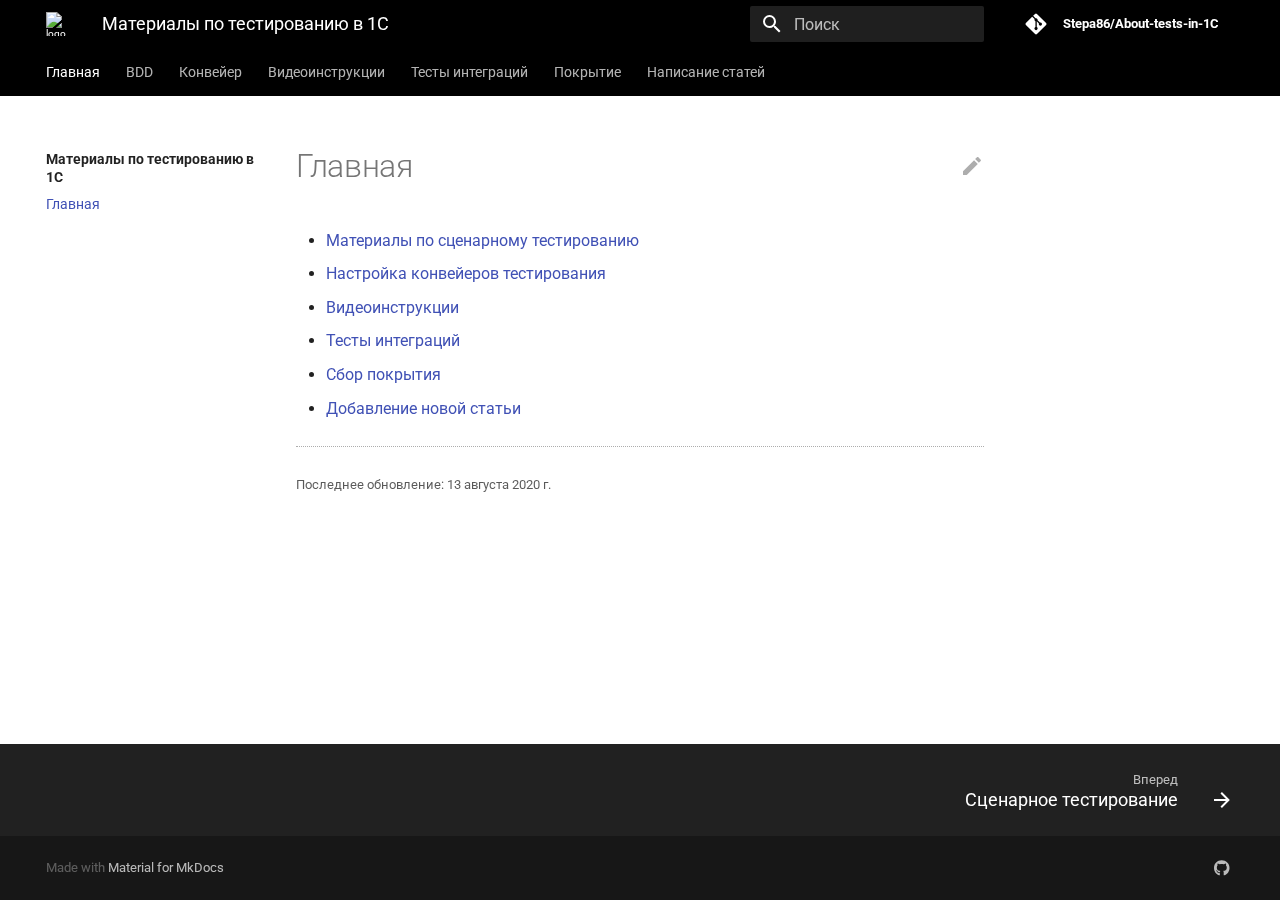
==== index.html @ ae1bb510 "Automated deployment: Sun Aug 23 11:57:11 UTC 2020 315217432d1a904664f3efe14b031ab423680124" ====
<!doctype html><html lang=ru class=no-js> <head><meta charset=utf-8><meta name=viewport content="width=device-width,initial-scale=1"><link href=https://stepa86.github.io/About-tests-in-1C/ rel=canonical><link rel="shortcut icon" href=assets/images/favicon.ico><meta name=generator content="mkdocs-1.1.2, mkdocs-material-5.5.8"><title>Материалы по тестированию в 1С</title><link rel=stylesheet href=assets/stylesheets/main.01afc2df.min.css><link rel=stylesheet href=assets/stylesheets/palette.83bccb1f.min.css><meta name=theme-color content=#000000><link href=https://fonts.gstatic.com rel=preconnect crossorigin><link rel=stylesheet href="https://fonts.googleapis.com/css?family=Roboto:300,400,400i,700%7CRoboto+Mono&display=fallback"><style>body,input{font-family:"Roboto",-apple-system,BlinkMacSystemFont,Helvetica,Arial,sans-serif}code,kbd,pre{font-family:"Roboto Mono",SFMono-Regular,Consolas,Menlo,monospace}</style><link rel=stylesheet href=assets/css/custom.css></head> <body dir=ltr data-md-color-scheme=default data-md-color-primary=black data-md-color-accent=blue> <input class=md-toggle data-md-toggle=drawer type=checkbox id=__drawer autocomplete=off> <input class=md-toggle data-md-toggle=search type=checkbox id=__search autocomplete=off> <label class=md-overlay for=__drawer></label> <div data-md-component=skip> <a href=#_1 class=md-skip> Перейти к содержанию </a> </div> <div data-md-component=announce> </div> <header class=md-header data-md-component=header> <nav class="md-header-nav md-grid" aria-label=Header> <a href=https://stepa86.github.io/About-tests-in-1C/ title="Материалы по тестированию в 1С" class="md-header-nav__button md-logo" aria-label="Материалы по тестированию в 1С"> <img src=assets/images/logo.svg alt=logo> </a> <label class="md-header-nav__button md-icon" for=__drawer> <svg xmlns=http://www.w3.org/2000/svg viewbox="0 0 24 24"><path d="M3 6h18v2H3V6m0 5h18v2H3v-2m0 5h18v2H3v-2z"/></svg> </label> <div class=md-header-nav__title data-md-component=header-title> <div class=md-header-nav__ellipsis> <span class="md-header-nav__topic md-ellipsis"> Материалы по тестированию в 1С </span> <span class="md-header-nav__topic md-ellipsis"> Главная </span> </div> </div> <label class="md-header-nav__button md-icon" for=__search> <svg xmlns=http://www.w3.org/2000/svg viewbox="0 0 24 24"><path d="M9.5 3A6.5 6.5 0 0116 9.5c0 1.61-.59 3.09-1.56 4.23l.27.27h.79l5 5-1.5 1.5-5-5v-.79l-.27-.27A6.516 6.516 0 019.5 16 6.5 6.5 0 013 9.5 6.5 6.5 0 019.5 3m0 2C7 5 5 7 5 9.5S7 14 9.5 14 14 12 14 9.5 12 5 9.5 5z"/></svg> </label> <div class=md-search data-md-component=search role=dialog> <label class=md-search__overlay for=__search></label> <div class=md-search__inner role=search> <form class=md-search__form name=search> <input type=text class=md-search__input name=query aria-label=Поиск placeholder=Поиск autocapitalize=off autocorrect=off autocomplete=off spellcheck=false data-md-component=search-query data-md-state=active> <label class="md-search__icon md-icon" for=__search> <svg xmlns=http://www.w3.org/2000/svg viewbox="0 0 24 24"><path d="M9.5 3A6.5 6.5 0 0116 9.5c0 1.61-.59 3.09-1.56 4.23l.27.27h.79l5 5-1.5 1.5-5-5v-.79l-.27-.27A6.516 6.516 0 019.5 16 6.5 6.5 0 013 9.5 6.5 6.5 0 019.5 3m0 2C7 5 5 7 5 9.5S7 14 9.5 14 14 12 14 9.5 12 5 9.5 5z"/></svg> <svg xmlns=http://www.w3.org/2000/svg viewbox="0 0 24 24"><path d="M20 11v2H8l5.5 5.5-1.42 1.42L4.16 12l7.92-7.92L13.5 5.5 8 11h12z"/></svg> </label> <button type=reset class="md-search__icon md-icon" aria-label=Clear data-md-component=search-reset tabindex=-1> <svg xmlns=http://www.w3.org/2000/svg viewbox="0 0 24 24"><path d="M19 6.41L17.59 5 12 10.59 6.41 5 5 6.41 10.59 12 5 17.59 6.41 19 12 13.41 17.59 19 19 17.59 13.41 12 19 6.41z"/></svg> </button> </form> <div class=md-search__output> <div class=md-search__scrollwrap data-md-scrollfix> <div class=md-search-result data-md-component=search-result> <div class=md-search-result__meta> Initializing search </div> <ol class=md-search-result__list></ol> </div> </div> </div> </div> </div> <div class=md-header-nav__source> <a href=https://github.com/Stepa86/About-tests-in-1C/ title="Перейти к репозиторию" class=md-source> <div class="md-source__icon md-icon"> <svg xmlns=http://www.w3.org/2000/svg viewbox="0 0 448 512"><path d="M439.55 236.05L244 40.45a28.87 28.87 0 00-40.81 0l-40.66 40.63 51.52 51.52c27.06-9.14 52.68 16.77 43.39 43.68l49.66 49.66c34.23-11.8 61.18 31 35.47 56.69-26.49 26.49-70.21-2.87-56-37.34L240.22 199v121.85c25.3 12.54 22.26 41.85 9.08 55a34.34 34.34 0 01-48.55 0c-17.57-17.6-11.07-46.91 11.25-56v-123c-20.8-8.51-24.6-30.74-18.64-45L142.57 101 8.45 235.14a28.86 28.86 0 000 40.81l195.61 195.6a28.86 28.86 0 0040.8 0l194.69-194.69a28.86 28.86 0 000-40.81z"/></svg> </div> <div class=md-source__repository> Stepa86/About-tests-in-1C </div> </a> </div> </nav> </header> <div class=md-container data-md-component=container> <nav class=md-tabs aria-label=Tabs data-md-component=tabs> <div class="md-tabs__inner md-grid"> <ul class=md-tabs__list> <li class=md-tabs__item> <a href=. class="md-tabs__link md-tabs__link--active"> Главная </a> </li> <li class=md-tabs__item> <a href=BDD/ class=md-tabs__link> BDD </a> </li> <li class=md-tabs__item> <a href=pipeline/ class=md-tabs__link> Конвейер </a> </li> <li class=md-tabs__item> <a href=auto_video/ class=md-tabs__link> Видеоинструкции </a> </li> <li class=md-tabs__item> <a href=Integration_testing/ class=md-tabs__link> Тесты интеграций </a> </li> <li class=md-tabs__item> <a href=coverage/ class=md-tabs__link> Покрытие </a> </li> <li class=md-tabs__item> <a href=Posts/New_page_checklist/ class=md-tabs__link> Написание статей </a> </li> </ul> </div> </nav> <main class=md-main data-md-component=main> <div class="md-main__inner md-grid"> <div class="md-sidebar md-sidebar--primary" data-md-component=navigation> <div class=md-sidebar__scrollwrap> <div class=md-sidebar__inner> <nav class="md-nav md-nav--primary" aria-label=Navigation data-md-level=0> <label class=md-nav__title for=__drawer> <a href=https://stepa86.github.io/About-tests-in-1C/ title="Материалы по тестированию в 1С" class="md-nav__button md-logo" aria-label="Материалы по тестированию в 1С"> <img src=assets/images/logo.svg alt=logo> </a> Материалы по тестированию в 1С </label> <div class=md-nav__source> <a href=https://github.com/Stepa86/About-tests-in-1C/ title="Перейти к репозиторию" class=md-source> <div class="md-source__icon md-icon"> <svg xmlns=http://www.w3.org/2000/svg viewbox="0 0 448 512"><path d="M439.55 236.05L244 40.45a28.87 28.87 0 00-40.81 0l-40.66 40.63 51.52 51.52c27.06-9.14 52.68 16.77 43.39 43.68l49.66 49.66c34.23-11.8 61.18 31 35.47 56.69-26.49 26.49-70.21-2.87-56-37.34L240.22 199v121.85c25.3 12.54 22.26 41.85 9.08 55a34.34 34.34 0 01-48.55 0c-17.57-17.6-11.07-46.91 11.25-56v-123c-20.8-8.51-24.6-30.74-18.64-45L142.57 101 8.45 235.14a28.86 28.86 0 000 40.81l195.61 195.6a28.86 28.86 0 0040.8 0l194.69-194.69a28.86 28.86 0 000-40.81z"/></svg> </div> <div class=md-source__repository> Stepa86/About-tests-in-1C </div> </a> </div> <ul class=md-nav__list data-md-scrollfix> <li class="md-nav__item md-nav__item--active"> <input class="md-nav__toggle md-toggle" data-md-toggle=toc type=checkbox id=__toc> <a href=. title=Главная class="md-nav__link md-nav__link--active"> Главная </a> </li> <li class="md-nav__item md-nav__item--nested"> <input class="md-nav__toggle md-toggle" data-md-toggle=nav-2 type=checkbox id=nav-2> <label class=md-nav__link for=nav-2> BDD <span class="md-nav__icon md-icon"> <svg xmlns=http://www.w3.org/2000/svg viewbox="0 0 24 24"><path d="M8.59 16.58L13.17 12 8.59 7.41 10 6l6 6-6 6-1.41-1.42z"/></svg> </span> </label> <nav class=md-nav aria-label=BDD data-md-level=1> <label class=md-nav__title for=nav-2> <span class="md-nav__icon md-icon"> <svg xmlns=http://www.w3.org/2000/svg viewbox="0 0 24 24"><path d="M20 11v2H8l5.5 5.5-1.42 1.42L4.16 12l7.92-7.92L13.5 5.5 8 11h12z"/></svg> </span> BDD </label> <ul class=md-nav__list data-md-scrollfix> <li class=md-nav__item> <a href=BDD/ title="Сценарное тестирование" class=md-nav__link> Сценарное тестирование </a> </li> <li class=md-nav__item> <a href=BDD/best_practices_of_tests/ title="Лучшие практики" class=md-nav__link> Лучшие практики </a> </li> </ul> </nav> </li> <li class="md-nav__item md-nav__item--nested"> <input class="md-nav__toggle md-toggle" data-md-toggle=nav-3 type=checkbox id=nav-3> <label class=md-nav__link for=nav-3> Конвейер <span class="md-nav__icon md-icon"> <svg xmlns=http://www.w3.org/2000/svg viewbox="0 0 24 24"><path d="M8.59 16.58L13.17 12 8.59 7.41 10 6l6 6-6 6-1.41-1.42z"/></svg> </span> </label> <nav class=md-nav aria-label=Конвейер data-md-level=1> <label class=md-nav__title for=nav-3> <span class="md-nav__icon md-icon"> <svg xmlns=http://www.w3.org/2000/svg viewbox="0 0 24 24"><path d="M20 11v2H8l5.5 5.5-1.42 1.42L4.16 12l7.92-7.92L13.5 5.5 8 11h12z"/></svg> </span> Конвейер </label> <ul class=md-nav__list data-md-scrollfix> <li class=md-nav__item> <a href=pipeline/ title="Настройка конвейеров" class=md-nav__link> Настройка конвейеров </a> </li> </ul> </nav> </li> <li class="md-nav__item md-nav__item--nested"> <input class="md-nav__toggle md-toggle" data-md-toggle=nav-4 type=checkbox id=nav-4> <label class=md-nav__link for=nav-4> Видеоинструкции <span class="md-nav__icon md-icon"> <svg xmlns=http://www.w3.org/2000/svg viewbox="0 0 24 24"><path d="M8.59 16.58L13.17 12 8.59 7.41 10 6l6 6-6 6-1.41-1.42z"/></svg> </span> </label> <nav class=md-nav aria-label=Видеоинструкции data-md-level=1> <label class=md-nav__title for=nav-4> <span class="md-nav__icon md-icon"> <svg xmlns=http://www.w3.org/2000/svg viewbox="0 0 24 24"><path d="M20 11v2H8l5.5 5.5-1.42 1.42L4.16 12l7.92-7.92L13.5 5.5 8 11h12z"/></svg> </span> Видеоинструкции </label> <ul class=md-nav__list data-md-scrollfix> <li class=md-nav__item> <a href=auto_video/ title=Видеоинструкции class=md-nav__link> Видеоинструкции </a> </li> </ul> </nav> </li> <li class="md-nav__item md-nav__item--nested"> <input class="md-nav__toggle md-toggle" data-md-toggle=nav-5 type=checkbox id=nav-5> <label class=md-nav__link for=nav-5> Тесты интеграций <span class="md-nav__icon md-icon"> <svg xmlns=http://www.w3.org/2000/svg viewbox="0 0 24 24"><path d="M8.59 16.58L13.17 12 8.59 7.41 10 6l6 6-6 6-1.41-1.42z"/></svg> </span> </label> <nav class=md-nav aria-label="Тесты интеграций" data-md-level=1> <label class=md-nav__title for=nav-5> <span class="md-nav__icon md-icon"> <svg xmlns=http://www.w3.org/2000/svg viewbox="0 0 24 24"><path d="M20 11v2H8l5.5 5.5-1.42 1.42L4.16 12l7.92-7.92L13.5 5.5 8 11h12z"/></svg> </span> Тесты интеграций </label> <ul class=md-nav__list data-md-scrollfix> <li class=md-nav__item> <a href=Integration_testing/ title="Тесты интеграций" class=md-nav__link> Тесты интеграций </a> </li> </ul> </nav> </li> <li class="md-nav__item md-nav__item--nested"> <input class="md-nav__toggle md-toggle" data-md-toggle=nav-6 type=checkbox id=nav-6> <label class=md-nav__link for=nav-6> Покрытие <span class="md-nav__icon md-icon"> <svg xmlns=http://www.w3.org/2000/svg viewbox="0 0 24 24"><path d="M8.59 16.58L13.17 12 8.59 7.41 10 6l6 6-6 6-1.41-1.42z"/></svg> </span> </label> <nav class=md-nav aria-label=Покрытие data-md-level=1> <label class=md-nav__title for=nav-6> <span class="md-nav__icon md-icon"> <svg xmlns=http://www.w3.org/2000/svg viewbox="0 0 24 24"><path d="M20 11v2H8l5.5 5.5-1.42 1.42L4.16 12l7.92-7.92L13.5 5.5 8 11h12z"/></svg> </span> Покрытие </label> <ul class=md-nav__list data-md-scrollfix> <li class=md-nav__item> <a href=coverage/ title="Сбор покрытия" class=md-nav__link> Сбор покрытия </a> </li> </ul> </nav> </li> <li class="md-nav__item md-nav__item--nested"> <input class="md-nav__toggle md-toggle" data-md-toggle=nav-7 type=checkbox id=nav-7> <label class=md-nav__link for=nav-7> Написание статей <span class="md-nav__icon md-icon"> <svg xmlns=http://www.w3.org/2000/svg viewbox="0 0 24 24"><path d="M8.59 16.58L13.17 12 8.59 7.41 10 6l6 6-6 6-1.41-1.42z"/></svg> </span> </label> <nav class=md-nav aria-label="Написание статей" data-md-level=1> <label class=md-nav__title for=nav-7> <span class="md-nav__icon md-icon"> <svg xmlns=http://www.w3.org/2000/svg viewbox="0 0 24 24"><path d="M20 11v2H8l5.5 5.5-1.42 1.42L4.16 12l7.92-7.92L13.5 5.5 8 11h12z"/></svg> </span> Написание статей </label> <ul class=md-nav__list data-md-scrollfix> <li class=md-nav__item> <a href=Posts/New_page_checklist/ title=Чек-лист class=md-nav__link> Чек-лист </a> </li> </ul> </nav> </li> </ul> </nav> </div> </div> </div> <div class="md-sidebar md-sidebar--secondary" data-md-component=toc> <div class=md-sidebar__scrollwrap> <div class=md-sidebar__inner> <nav class="md-nav md-nav--secondary" aria-label=Содержание> </nav> </div> </div> </div> <div class=md-content> <article class="md-content__inner md-typeset"> <a href=https://github.com/Stepa86/About-tests-in-1C/edit/master/docs/index.md title="Редактировать страницу" class="md-content__button md-icon"> <svg xmlns=http://www.w3.org/2000/svg viewbox="0 0 24 24"><path d="M20.71 7.04c.39-.39.39-1.04 0-1.41l-2.34-2.34c-.37-.39-1.02-.39-1.41 0l-1.84 1.83 3.75 3.75M3 17.25V21h3.75L17.81 9.93l-3.75-3.75L3 17.25z"/></svg> </a> <h1 id=_1>Главная<a class=headerlink href=#_1 title="Permanent link">&para;</a></h1> <ul> <li><a href=BDD/ >Материалы по сценарному тестированию</a></li> <li><a href=pipeline/ >Настройка конвейеров тестирования</a></li> <li><a href=auto_video/ >Видеоинструкции</a></li> <li><a href=Integration_testing/ >Тесты интеграций</a></li> <li><a href=coverage/ >Сбор покрытия</a></li> <li><a href=Posts/New_page_checklist/ >Добавление новой статьи</a></li> </ul> <hr> <div class=md-source-date> <small> Последнее обновление: <span class="git-revision-date-localized-plugin git-revision-date-localized-plugin-date">13 августа 2020 г.</span> </small> </div> </article> </div> </div> </main> <footer class=md-footer> <div class=md-footer-nav> <nav class="md-footer-nav__inner md-grid" aria-label=Footer> <a href=BDD/ title="Сценарное тестирование" class="md-footer-nav__link md-footer-nav__link--next" rel=next> <div class=md-footer-nav__title> <div class=md-ellipsis> <span class=md-footer-nav__direction> Вперед </span> Сценарное тестирование </div> </div> <div class="md-footer-nav__button md-icon"> <svg xmlns=http://www.w3.org/2000/svg viewbox="0 0 24 24"><path d="M4 11v2h12l-5.5 5.5 1.42 1.42L19.84 12l-7.92-7.92L10.5 5.5 16 11H4z"/></svg> </div> </a> </nav> </div> <div class="md-footer-meta md-typeset"> <div class="md-footer-meta__inner md-grid"> <div class=md-footer-copyright> Made with <a href=https://squidfunk.github.io/mkdocs-material/ target=_blank rel=noopener> Material for MkDocs </a> </div> <div class=md-footer-social> <a href=https://github.com/Stepa86/About-tests-in-1C target=_blank rel=noopener title=github.com class=md-footer-social__link> <svg xmlns=http://www.w3.org/2000/svg viewbox="0 0 496 512"><path d="M165.9 397.4c0 2-2.3 3.6-5.2 3.6-3.3.3-5.6-1.3-5.6-3.6 0-2 2.3-3.6 5.2-3.6 3-.3 5.6 1.3 5.6 3.6zm-31.1-4.5c-.7 2 1.3 4.3 4.3 4.9 2.6 1 5.6 0 6.2-2s-1.3-4.3-4.3-5.2c-2.6-.7-5.5.3-6.2 2.3zm44.2-1.7c-2.9.7-4.9 2.6-4.6 4.9.3 2 2.9 3.3 5.9 2.6 2.9-.7 4.9-2.6 4.6-4.6-.3-1.9-3-3.2-5.9-2.9zM244.8 8C106.1 8 0 113.3 0 252c0 110.9 69.8 205.8 169.5 239.2 12.8 2.3 17.3-5.6 17.3-12.1 0-6.2-.3-40.4-.3-61.4 0 0-70 15-84.7-29.8 0 0-11.4-29.1-27.8-36.6 0 0-22.9-15.7 1.6-15.4 0 0 24.9 2 38.6 25.8 21.9 38.6 58.6 27.5 72.9 20.9 2.3-16 8.8-27.1 16-33.7-55.9-6.2-112.3-14.3-112.3-110.5 0-27.5 7.6-41.3 23.6-58.9-2.6-6.5-11.1-33.3 2.6-67.9 20.9-6.5 69 27 69 27 20-5.6 41.5-8.5 62.8-8.5s42.8 2.9 62.8 8.5c0 0 48.1-33.6 69-27 13.7 34.7 5.2 61.4 2.6 67.9 16 17.7 25.8 31.5 25.8 58.9 0 96.5-58.9 104.2-114.8 110.5 9.2 7.9 17 22.9 17 46.4 0 33.7-.3 75.4-.3 83.6 0 6.5 4.6 14.4 17.3 12.1C428.2 457.8 496 362.9 496 252 496 113.3 383.5 8 244.8 8zM97.2 352.9c-1.3 1-1 3.3.7 5.2 1.6 1.6 3.9 2.3 5.2 1 1.3-1 1-3.3-.7-5.2-1.6-1.6-3.9-2.3-5.2-1zm-10.8-8.1c-.7 1.3.3 2.9 2.3 3.9 1.6 1 3.6.7 4.3-.7.7-1.3-.3-2.9-2.3-3.9-2-.6-3.6-.3-4.3.7zm32.4 35.6c-1.6 1.3-1 4.3 1.3 6.2 2.3 2.3 5.2 2.6 6.5 1 1.3-1.3.7-4.3-1.3-6.2-2.2-2.3-5.2-2.6-6.5-1zm-11.4-14.7c-1.6 1-1.6 3.6 0 5.9 1.6 2.3 4.3 3.3 5.6 2.3 1.6-1.3 1.6-3.9 0-6.2-1.4-2.3-4-3.3-5.6-2z"/></svg> </a> </div> </div> </div> </footer> </div> <script src=assets/javascripts/vendor.df0def68.min.js></script> <script src=assets/javascripts/bundle.ba57d267.min.js></script><script id=__lang type=application/json>{"clipboard.copy": "\u041a\u043e\u043f\u0438\u0440\u043e\u0432\u0430\u0442\u044c \u0432 \u0431\u0443\u0444\u0435\u0440", "clipboard.copied": "\u0421\u043a\u043e\u043f\u0438\u0440\u043e\u0432\u0430\u043d\u043e \u0432 \u0431\u0443\u0444\u0435\u0440", "search.config.lang": "ru", "search.config.pipeline": "trimmer, stopWordFilter", "search.config.separator": "[\\s\\-]+", "search.result.placeholder": "\u041d\u0430\u0447\u043d\u0438\u0442\u0435 \u043f\u0435\u0447\u0430\u0442\u0430\u0442\u044c \u0434\u043b\u044f \u043f\u043e\u0438\u0441\u043a\u0430", "search.result.none": "\u0421\u043e\u0432\u043f\u0430\u0434\u0435\u043d\u0438\u0439 \u043d\u0435 \u043d\u0430\u0439\u0434\u0435\u043d\u043e", "search.result.one": "\u041d\u0430\u0439\u0434\u0435\u043d\u043e 1 \u0441\u043e\u0432\u043f\u0430\u0434\u0435\u043d\u0438\u0435", "search.result.other": "\u041d\u0430\u0439\u0434\u0435\u043d\u043e # \u0441\u043e\u0432\u043f\u0430\u0434\u0435\u043d\u0438\u0439"}</script> <script>
        app = initialize({
          base: ".",
          features: ["tabs"],
          search: Object.assign({
            worker: "assets/javascripts/worker/search.fae956e7.min.js"
          }, typeof search !== "undefined" && search)
        })
      </script> </body> </html>
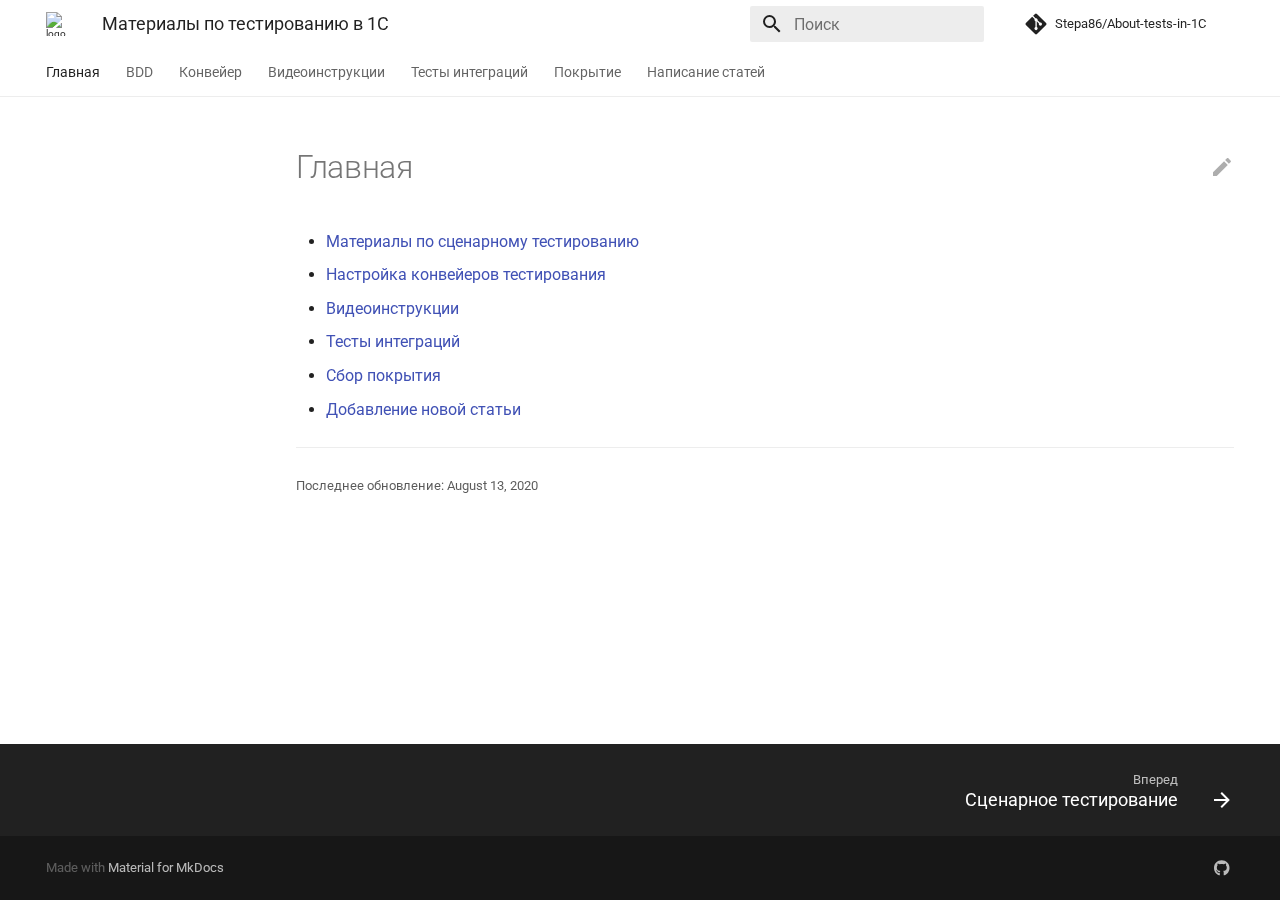
==== commit d2eb49c4: "deploy: d9acde5d8e1369dd8c7c3e821ad47913a2916087" ====
--- a/index.html
+++ b/index.html
@@ -1,9 +1 @@
-<!doctype html><html lang=ru class=no-js> <head><meta charset=utf-8><meta name=viewport content="width=device-width,initial-scale=1"><link href=https://stepa86.github.io/About-tests-in-1C/ rel=canonical><link rel="shortcut icon" href=assets/images/favicon.ico><meta name=generator content="mkdocs-1.1.2, mkdocs-material-5.5.8"><title>Материалы по тестированию в 1С</title><link rel=stylesheet href=assets/stylesheets/main.01afc2df.min.css><link rel=stylesheet href=assets/stylesheets/palette.83bccb1f.min.css><meta name=theme-color content=#000000><link href=https://fonts.gstatic.com rel=preconnect crossorigin><link rel=stylesheet href="https://fonts.googleapis.com/css?family=Roboto:300,400,400i,700%7CRoboto+Mono&display=fallback"><style>body,input{font-family:"Roboto",-apple-system,BlinkMacSystemFont,Helvetica,Arial,sans-serif}code,kbd,pre{font-family:"Roboto Mono",SFMono-Regular,Consolas,Menlo,monospace}</style><link rel=stylesheet href=assets/css/custom.css></head> <body dir=ltr data-md-color-scheme=default data-md-color-primary=black data-md-color-accent=blue> <input class=md-toggle data-md-toggle=drawer type=checkbox id=__drawer autocomplete=off> <input class=md-toggle data-md-toggle=search type=checkbox id=__search autocomplete=off> <label class=md-overlay for=__drawer></label> <div data-md-component=skip> <a href=#_1 class=md-skip> Перейти к содержанию </a> </div> <div data-md-component=announce> </div> <header class=md-header data-md-component=header> <nav class="md-header-nav md-grid" aria-label=Header> <a href=https://stepa86.github.io/About-tests-in-1C/ title="Материалы по тестированию в 1С" class="md-header-nav__button md-logo" aria-label="Материалы по тестированию в 1С"> <img src=assets/images/logo.svg alt=logo> </a> <label class="md-header-nav__button md-icon" for=__drawer> <svg xmlns=http://www.w3.org/2000/svg viewbox="0 0 24 24"><path d="M3 6h18v2H3V6m0 5h18v2H3v-2m0 5h18v2H3v-2z"/></svg> </label> <div class=md-header-nav__title data-md-component=header-title> <div class=md-header-nav__ellipsis> <span class="md-header-nav__topic md-ellipsis"> Материалы по тестированию в 1С </span> <span class="md-header-nav__topic md-ellipsis"> Главная </span> </div> </div> <label class="md-header-nav__button md-icon" for=__search> <svg xmlns=http://www.w3.org/2000/svg viewbox="0 0 24 24"><path d="M9.5 3A6.5 6.5 0 0116 9.5c0 1.61-.59 3.09-1.56 4.23l.27.27h.79l5 5-1.5 1.5-5-5v-.79l-.27-.27A6.516 6.516 0 019.5 16 6.5 6.5 0 013 9.5 6.5 6.5 0 019.5 3m0 2C7 5 5 7 5 9.5S7 14 9.5 14 14 12 14 9.5 12 5 9.5 5z"/></svg> </label> <div class=md-search data-md-component=search role=dialog> <label class=md-search__overlay for=__search></label> <div class=md-search__inner role=search> <form class=md-search__form name=search> <input type=text class=md-search__input name=query aria-label=Поиск placeholder=Поиск autocapitalize=off autocorrect=off autocomplete=off spellcheck=false data-md-component=search-query data-md-state=active> <label class="md-search__icon md-icon" for=__search> <svg xmlns=http://www.w3.org/2000/svg viewbox="0 0 24 24"><path d="M9.5 3A6.5 6.5 0 0116 9.5c0 1.61-.59 3.09-1.56 4.23l.27.27h.79l5 5-1.5 1.5-5-5v-.79l-.27-.27A6.516 6.516 0 019.5 16 6.5 6.5 0 013 9.5 6.5 6.5 0 019.5 3m0 2C7 5 5 7 5 9.5S7 14 9.5 14 14 12 14 9.5 12 5 9.5 5z"/></svg> <svg xmlns=http://www.w3.org/2000/svg viewbox="0 0 24 24"><path d="M20 11v2H8l5.5 5.5-1.42 1.42L4.16 12l7.92-7.92L13.5 5.5 8 11h12z"/></svg> </label> <button type=reset class="md-search__icon md-icon" aria-label=Clear data-md-component=search-reset tabindex=-1> <svg xmlns=http://www.w3.org/2000/svg viewbox="0 0 24 24"><path d="M19 6.41L17.59 5 12 10.59 6.41 5 5 6.41 10.59 12 5 17.59 6.41 19 12 13.41 17.59 19 19 17.59 13.41 12 19 6.41z"/></svg> </button> </form> <div class=md-search__output> <div class=md-search__scrollwrap data-md-scrollfix> <div class=md-search-result data-md-component=search-result> <div class=md-search-result__meta> Initializing search </div> <ol class=md-search-result__list></ol> </div> </div> </div> </div> </div> <div class=md-header-nav__source> <a href=https://github.com/Stepa86/About-tests-in-1C/ title="Перейти к репозиторию" class=md-source> <div class="md-source__icon md-icon"> <svg xmlns=http://www.w3.org/2000/svg viewbox="0 0 448 512"><path d="M439.55 236.05L244 40.45a28.87 28.87 0 00-40.81 0l-40.66 40.63 51.52 51.52c27.06-9.14 52.68 16.77 43.39 43.68l49.66 49.66c34.23-11.8 61.18 31 35.47 56.69-26.49 26.49-70.21-2.87-56-37.34L240.22 199v121.85c25.3 12.54 22.26 41.85 9.08 55a34.34 34.34 0 01-48.55 0c-17.57-17.6-11.07-46.91 11.25-56v-123c-20.8-8.51-24.6-30.74-18.64-45L142.57 101 8.45 235.14a28.86 28.86 0 000 40.81l195.61 195.6a28.86 28.86 0 0040.8 0l194.69-194.69a28.86 28.86 0 000-40.81z"/></svg> </div> <div class=md-source__repository> Stepa86/About-tests-in-1C </div> </a> </div> </nav> </header> <div class=md-container data-md-component=container> <nav class=md-tabs aria-label=Tabs data-md-component=tabs> <div class="md-tabs__inner md-grid"> <ul class=md-tabs__list> <li class=md-tabs__item> <a href=. class="md-tabs__link md-tabs__link--active"> Главная </a> </li> <li class=md-tabs__item> <a href=BDD/ class=md-tabs__link> BDD </a> </li> <li class=md-tabs__item> <a href=pipeline/ class=md-tabs__link> Конвейер </a> </li> <li class=md-tabs__item> <a href=auto_video/ class=md-tabs__link> Видеоинструкции </a> </li> <li class=md-tabs__item> <a href=Integration_testing/ class=md-tabs__link> Тесты интеграций </a> </li> <li class=md-tabs__item> <a href=coverage/ class=md-tabs__link> Покрытие </a> </li> <li class=md-tabs__item> <a href=Posts/New_page_checklist/ class=md-tabs__link> Написание статей </a> </li> </ul> </div> </nav> <main class=md-main data-md-component=main> <div class="md-main__inner md-grid"> <div class="md-sidebar md-sidebar--primary" data-md-component=navigation> <div class=md-sidebar__scrollwrap> <div class=md-sidebar__inner> <nav class="md-nav md-nav--primary" aria-label=Navigation data-md-level=0> <label class=md-nav__title for=__drawer> <a href=https://stepa86.github.io/About-tests-in-1C/ title="Материалы по тестированию в 1С" class="md-nav__button md-logo" aria-label="Материалы по тестированию в 1С"> <img src=assets/images/logo.svg alt=logo> </a> Материалы по тестированию в 1С </label> <div class=md-nav__source> <a href=https://github.com/Stepa86/About-tests-in-1C/ title="Перейти к репозиторию" class=md-source> <div class="md-source__icon md-icon"> <svg xmlns=http://www.w3.org/2000/svg viewbox="0 0 448 512"><path d="M439.55 236.05L244 40.45a28.87 28.87 0 00-40.81 0l-40.66 40.63 51.52 51.52c27.06-9.14 52.68 16.77 43.39 43.68l49.66 49.66c34.23-11.8 61.18 31 35.47 56.69-26.49 26.49-70.21-2.87-56-37.34L240.22 199v121.85c25.3 12.54 22.26 41.85 9.08 55a34.34 34.34 0 01-48.55 0c-17.57-17.6-11.07-46.91 11.25-56v-123c-20.8-8.51-24.6-30.74-18.64-45L142.57 101 8.45 235.14a28.86 28.86 0 000 40.81l195.61 195.6a28.86 28.86 0 0040.8 0l194.69-194.69a28.86 28.86 0 000-40.81z"/></svg> </div> <div class=md-source__repository> Stepa86/About-tests-in-1C </div> </a> </div> <ul class=md-nav__list data-md-scrollfix> <li class="md-nav__item md-nav__item--active"> <input class="md-nav__toggle md-toggle" data-md-toggle=toc type=checkbox id=__toc> <a href=. title=Главная class="md-nav__link md-nav__link--active"> Главная </a> </li> <li class="md-nav__item md-nav__item--nested"> <input class="md-nav__toggle md-toggle" data-md-toggle=nav-2 type=checkbox id=nav-2> <label class=md-nav__link for=nav-2> BDD <span class="md-nav__icon md-icon"> <svg xmlns=http://www.w3.org/2000/svg viewbox="0 0 24 24"><path d="M8.59 16.58L13.17 12 8.59 7.41 10 6l6 6-6 6-1.41-1.42z"/></svg> </span> </label> <nav class=md-nav aria-label=BDD data-md-level=1> <label class=md-nav__title for=nav-2> <span class="md-nav__icon md-icon"> <svg xmlns=http://www.w3.org/2000/svg viewbox="0 0 24 24"><path d="M20 11v2H8l5.5 5.5-1.42 1.42L4.16 12l7.92-7.92L13.5 5.5 8 11h12z"/></svg> </span> BDD </label> <ul class=md-nav__list data-md-scrollfix> <li class=md-nav__item> <a href=BDD/ title="Сценарное тестирование" class=md-nav__link> Сценарное тестирование </a> </li> <li class=md-nav__item> <a href=BDD/best_practices_of_tests/ title="Лучшие практики" class=md-nav__link> Лучшие практики </a> </li> </ul> </nav> </li> <li class="md-nav__item md-nav__item--nested"> <input class="md-nav__toggle md-toggle" data-md-toggle=nav-3 type=checkbox id=nav-3> <label class=md-nav__link for=nav-3> Конвейер <span class="md-nav__icon md-icon"> <svg xmlns=http://www.w3.org/2000/svg viewbox="0 0 24 24"><path d="M8.59 16.58L13.17 12 8.59 7.41 10 6l6 6-6 6-1.41-1.42z"/></svg> </span> </label> <nav class=md-nav aria-label=Конвейер data-md-level=1> <label class=md-nav__title for=nav-3> <span class="md-nav__icon md-icon"> <svg xmlns=http://www.w3.org/2000/svg viewbox="0 0 24 24"><path d="M20 11v2H8l5.5 5.5-1.42 1.42L4.16 12l7.92-7.92L13.5 5.5 8 11h12z"/></svg> </span> Конвейер </label> <ul class=md-nav__list data-md-scrollfix> <li class=md-nav__item> <a href=pipeline/ title="Настройка конвейеров" class=md-nav__link> Настройка конвейеров </a> </li> </ul> </nav> </li> <li class="md-nav__item md-nav__item--nested"> <input class="md-nav__toggle md-toggle" data-md-toggle=nav-4 type=checkbox id=nav-4> <label class=md-nav__link for=nav-4> Видеоинструкции <span class="md-nav__icon md-icon"> <svg xmlns=http://www.w3.org/2000/svg viewbox="0 0 24 24"><path d="M8.59 16.58L13.17 12 8.59 7.41 10 6l6 6-6 6-1.41-1.42z"/></svg> </span> </label> <nav class=md-nav aria-label=Видеоинструкции data-md-level=1> <label class=md-nav__title for=nav-4> <span class="md-nav__icon md-icon"> <svg xmlns=http://www.w3.org/2000/svg viewbox="0 0 24 24"><path d="M20 11v2H8l5.5 5.5-1.42 1.42L4.16 12l7.92-7.92L13.5 5.5 8 11h12z"/></svg> </span> Видеоинструкции </label> <ul class=md-nav__list data-md-scrollfix> <li class=md-nav__item> <a href=auto_video/ title=Видеоинструкции class=md-nav__link> Видеоинструкции </a> </li> </ul> </nav> </li> <li class="md-nav__item md-nav__item--nested"> <input class="md-nav__toggle md-toggle" data-md-toggle=nav-5 type=checkbox id=nav-5> <label class=md-nav__link for=nav-5> Тесты интеграций <span class="md-nav__icon md-icon"> <svg xmlns=http://www.w3.org/2000/svg viewbox="0 0 24 24"><path d="M8.59 16.58L13.17 12 8.59 7.41 10 6l6 6-6 6-1.41-1.42z"/></svg> </span> </label> <nav class=md-nav aria-label="Тесты интеграций" data-md-level=1> <label class=md-nav__title for=nav-5> <span class="md-nav__icon md-icon"> <svg xmlns=http://www.w3.org/2000/svg viewbox="0 0 24 24"><path d="M20 11v2H8l5.5 5.5-1.42 1.42L4.16 12l7.92-7.92L13.5 5.5 8 11h12z"/></svg> </span> Тесты интеграций </label> <ul class=md-nav__list data-md-scrollfix> <li class=md-nav__item> <a href=Integration_testing/ title="Тесты интеграций" class=md-nav__link> Тесты интеграций </a> </li> </ul> </nav> </li> <li class="md-nav__item md-nav__item--nested"> <input class="md-nav__toggle md-toggle" data-md-toggle=nav-6 type=checkbox id=nav-6> <label class=md-nav__link for=nav-6> Покрытие <span class="md-nav__icon md-icon"> <svg xmlns=http://www.w3.org/2000/svg viewbox="0 0 24 24"><path d="M8.59 16.58L13.17 12 8.59 7.41 10 6l6 6-6 6-1.41-1.42z"/></svg> </span> </label> <nav class=md-nav aria-label=Покрытие data-md-level=1> <label class=md-nav__title for=nav-6> <span class="md-nav__icon md-icon"> <svg xmlns=http://www.w3.org/2000/svg viewbox="0 0 24 24"><path d="M20 11v2H8l5.5 5.5-1.42 1.42L4.16 12l7.92-7.92L13.5 5.5 8 11h12z"/></svg> </span> Покрытие </label> <ul class=md-nav__list data-md-scrollfix> <li class=md-nav__item> <a href=coverage/ title="Сбор покрытия" class=md-nav__link> Сбор покрытия </a> </li> </ul> </nav> </li> <li class="md-nav__item md-nav__item--nested"> <input class="md-nav__toggle md-toggle" data-md-toggle=nav-7 type=checkbox id=nav-7> <label class=md-nav__link for=nav-7> Написание статей <span class="md-nav__icon md-icon"> <svg xmlns=http://www.w3.org/2000/svg viewbox="0 0 24 24"><path d="M8.59 16.58L13.17 12 8.59 7.41 10 6l6 6-6 6-1.41-1.42z"/></svg> </span> </label> <nav class=md-nav aria-label="Написание статей" data-md-level=1> <label class=md-nav__title for=nav-7> <span class="md-nav__icon md-icon"> <svg xmlns=http://www.w3.org/2000/svg viewbox="0 0 24 24"><path d="M20 11v2H8l5.5 5.5-1.42 1.42L4.16 12l7.92-7.92L13.5 5.5 8 11h12z"/></svg> </span> Написание статей </label> <ul class=md-nav__list data-md-scrollfix> <li class=md-nav__item> <a href=Posts/New_page_checklist/ title=Чек-лист class=md-nav__link> Чек-лист </a> </li> </ul> </nav> </li> </ul> </nav> </div> </div> </div> <div class="md-sidebar md-sidebar--secondary" data-md-component=toc> <div class=md-sidebar__scrollwrap> <div class=md-sidebar__inner> <nav class="md-nav md-nav--secondary" aria-label=Содержание> </nav> </div> </div> </div> <div class=md-content> <article class="md-content__inner md-typeset"> <a href=https://github.com/Stepa86/About-tests-in-1C/edit/master/docs/index.md title="Редактировать страницу" class="md-content__button md-icon"> <svg xmlns=http://www.w3.org/2000/svg viewbox="0 0 24 24"><path d="M20.71 7.04c.39-.39.39-1.04 0-1.41l-2.34-2.34c-.37-.39-1.02-.39-1.41 0l-1.84 1.83 3.75 3.75M3 17.25V21h3.75L17.81 9.93l-3.75-3.75L3 17.25z"/></svg> </a> <h1 id=_1>Главная<a class=headerlink href=#_1 title="Permanent link">&para;</a></h1> <ul> <li><a href=BDD/ >Материалы по сценарному тестированию</a></li> <li><a href=pipeline/ >Настройка конвейеров тестирования</a></li> <li><a href=auto_video/ >Видеоинструкции</a></li> <li><a href=Integration_testing/ >Тесты интеграций</a></li> <li><a href=coverage/ >Сбор покрытия</a></li> <li><a href=Posts/New_page_checklist/ >Добавление новой статьи</a></li> </ul> <hr> <div class=md-source-date> <small> Последнее обновление: <span class="git-revision-date-localized-plugin git-revision-date-localized-plugin-date">13 августа 2020 г.</span> </small> </div> </article> </div> </div> </main> <footer class=md-footer> <div class=md-footer-nav> <nav class="md-footer-nav__inner md-grid" aria-label=Footer> <a href=BDD/ title="Сценарное тестирование" class="md-footer-nav__link md-footer-nav__link--next" rel=next> <div class=md-footer-nav__title> <div class=md-ellipsis> <span class=md-footer-nav__direction> Вперед </span> Сценарное тестирование </div> </div> <div class="md-footer-nav__button md-icon"> <svg xmlns=http://www.w3.org/2000/svg viewbox="0 0 24 24"><path d="M4 11v2h12l-5.5 5.5 1.42 1.42L19.84 12l-7.92-7.92L10.5 5.5 16 11H4z"/></svg> </div> </a> </nav> </div> <div class="md-footer-meta md-typeset"> <div class="md-footer-meta__inner md-grid"> <div class=md-footer-copyright> Made with <a href=https://squidfunk.github.io/mkdocs-material/ target=_blank rel=noopener> Material for MkDocs </a> </div> <div class=md-footer-social> <a href=https://github.com/Stepa86/About-tests-in-1C target=_blank rel=noopener title=github.com class=md-footer-social__link> <svg xmlns=http://www.w3.org/2000/svg viewbox="0 0 496 512"><path d="M165.9 397.4c0 2-2.3 3.6-5.2 3.6-3.3.3-5.6-1.3-5.6-3.6 0-2 2.3-3.6 5.2-3.6 3-.3 5.6 1.3 5.6 3.6zm-31.1-4.5c-.7 2 1.3 4.3 4.3 4.9 2.6 1 5.6 0 6.2-2s-1.3-4.3-4.3-5.2c-2.6-.7-5.5.3-6.2 2.3zm44.2-1.7c-2.9.7-4.9 2.6-4.6 4.9.3 2 2.9 3.3 5.9 2.6 2.9-.7 4.9-2.6 4.6-4.6-.3-1.9-3-3.2-5.9-2.9zM244.8 8C106.1 8 0 113.3 0 252c0 110.9 69.8 205.8 169.5 239.2 12.8 2.3 17.3-5.6 17.3-12.1 0-6.2-.3-40.4-.3-61.4 0 0-70 15-84.7-29.8 0 0-11.4-29.1-27.8-36.6 0 0-22.9-15.7 1.6-15.4 0 0 24.9 2 38.6 25.8 21.9 38.6 58.6 27.5 72.9 20.9 2.3-16 8.8-27.1 16-33.7-55.9-6.2-112.3-14.3-112.3-110.5 0-27.5 7.6-41.3 23.6-58.9-2.6-6.5-11.1-33.3 2.6-67.9 20.9-6.5 69 27 69 27 20-5.6 41.5-8.5 62.8-8.5s42.8 2.9 62.8 8.5c0 0 48.1-33.6 69-27 13.7 34.7 5.2 61.4 2.6 67.9 16 17.7 25.8 31.5 25.8 58.9 0 96.5-58.9 104.2-114.8 110.5 9.2 7.9 17 22.9 17 46.4 0 33.7-.3 75.4-.3 83.6 0 6.5 4.6 14.4 17.3 12.1C428.2 457.8 496 362.9 496 252 496 113.3 383.5 8 244.8 8zM97.2 352.9c-1.3 1-1 3.3.7 5.2 1.6 1.6 3.9 2.3 5.2 1 1.3-1 1-3.3-.7-5.2-1.6-1.6-3.9-2.3-5.2-1zm-10.8-8.1c-.7 1.3.3 2.9 2.3 3.9 1.6 1 3.6.7 4.3-.7.7-1.3-.3-2.9-2.3-3.9-2-.6-3.6-.3-4.3.7zm32.4 35.6c-1.6 1.3-1 4.3 1.3 6.2 2.3 2.3 5.2 2.6 6.5 1 1.3-1.3.7-4.3-1.3-6.2-2.2-2.3-5.2-2.6-6.5-1zm-11.4-14.7c-1.6 1-1.6 3.6 0 5.9 1.6 2.3 4.3 3.3 5.6 2.3 1.6-1.3 1.6-3.9 0-6.2-1.4-2.3-4-3.3-5.6-2z"/></svg> </a> </div> </div> </div> </footer> </div> <script src=assets/javascripts/vendor.df0def68.min.js></script> <script src=assets/javascripts/bundle.ba57d267.min.js></script><script id=__lang type=application/json>{"clipboard.copy": "\u041a\u043e\u043f\u0438\u0440\u043e\u0432\u0430\u0442\u044c \u0432 \u0431\u0443\u0444\u0435\u0440", "clipboard.copied": "\u0421\u043a\u043e\u043f\u0438\u0440\u043e\u0432\u0430\u043d\u043e \u0432 \u0431\u0443\u0444\u0435\u0440", "search.config.lang": "ru", "search.config.pipeline": "trimmer, stopWordFilter", "search.config.separator": "[\\s\\-]+", "search.result.placeholder": "\u041d\u0430\u0447\u043d\u0438\u0442\u0435 \u043f\u0435\u0447\u0430\u0442\u0430\u0442\u044c \u0434\u043b\u044f \u043f\u043e\u0438\u0441\u043a\u0430", "search.result.none": "\u0421\u043e\u0432\u043f\u0430\u0434\u0435\u043d\u0438\u0439 \u043d\u0435 \u043d\u0430\u0439\u0434\u0435\u043d\u043e", "search.result.one": "\u041d\u0430\u0439\u0434\u0435\u043d\u043e 1 \u0441\u043e\u0432\u043f\u0430\u0434\u0435\u043d\u0438\u0435", "search.result.other": "\u041d\u0430\u0439\u0434\u0435\u043d\u043e # \u0441\u043e\u0432\u043f\u0430\u0434\u0435\u043d\u0438\u0439"}</script> <script>
-        app = initialize({
-          base: ".",
-          features: ["tabs"],
-          search: Object.assign({
-            worker: "assets/javascripts/worker/search.fae956e7.min.js"
-          }, typeof search !== "undefined" && search)
-        })
-      </script> </body> </html>+<!doctype html><html lang=ru class=no-js> <head><meta charset=utf-8><meta name=viewport content="width=device-width,initial-scale=1"><link href=https://stepa86.github.io/About-tests-in-1C/ rel=canonical><link rel=icon href=assets/images/favicon.ico><meta name=generator content="mkdocs-1.2.2, mkdocs-material-7.3.0"><title>Материалы по тестированию в 1С</title><link rel=stylesheet href=assets/stylesheets/main.8b42a75e.min.css><link rel=stylesheet href=assets/stylesheets/palette.3f5d1f46.min.css><meta name=theme-color content=#ffffff><link rel=preconnect href=https://fonts.gstatic.com crossorigin><link rel=stylesheet href="https://fonts.googleapis.com/css?family=Roboto:300,400,400i,700%7CRoboto+Mono&display=fallback"><style>:root{--md-text-font-family:"Roboto";--md-code-font-family:"Roboto Mono"}</style><link rel=stylesheet href=assets/css/custom.css></head> <body dir=ltr data-md-color-scheme data-md-color-primary=white data-md-color-accent=red> <script>function __prefix(e){return new URL(".",location).pathname+"."+e}function __get(e,t=localStorage){return JSON.parse(t.getItem(__prefix(e)))}</script> <input class=md-toggle data-md-toggle=drawer type=checkbox id=__drawer autocomplete=off> <input class=md-toggle data-md-toggle=search type=checkbox id=__search autocomplete=off> <label class=md-overlay for=__drawer></label> <div data-md-component=skip> <a href=#Главная class=md-skip> Перейти к содержанию </a> </div> <div data-md-component=announce> </div> <header class=md-header data-md-component=header> <nav class="md-header__inner md-grid" aria-label=Header> <a href=. title="Материалы по тестированию в 1С" class="md-header__button md-logo" aria-label="Материалы по тестированию в 1С" data-md-component=logo> <img src=assets/images/logo.svg alt=logo> </a> <label class="md-header__button md-icon" for=__drawer> <svg xmlns=http://www.w3.org/2000/svg viewbox="0 0 24 24"><path d="M3 6h18v2H3V6m0 5h18v2H3v-2m0 5h18v2H3v-2z"/></svg> </label> <div class=md-header__title data-md-component=header-title> <div class=md-header__ellipsis> <div class=md-header__topic> <span class=md-ellipsis> Материалы по тестированию в 1С </span> </div> <div class=md-header__topic data-md-component=header-topic> <span class=md-ellipsis> Главная </span> </div> </div> </div> <label class="md-header__button md-icon" for=__search> <svg xmlns=http://www.w3.org/2000/svg viewbox="0 0 24 24"><path d="M9.5 3A6.5 6.5 0 0 1 16 9.5c0 1.61-.59 3.09-1.56 4.23l.27.27h.79l5 5-1.5 1.5-5-5v-.79l-.27-.27A6.516 6.516 0 0 1 9.5 16 6.5 6.5 0 0 1 3 9.5 6.5 6.5 0 0 1 9.5 3m0 2C7 5 5 7 5 9.5S7 14 9.5 14 14 12 14 9.5 12 5 9.5 5z"/></svg> </label> <div class=md-search data-md-component=search role=dialog> <label class=md-search__overlay for=__search></label> <div class=md-search__inner role=search> <form class=md-search__form name=search> <input type=text class=md-search__input name=query aria-label=Поиск placeholder=Поиск autocapitalize=off autocorrect=off autocomplete=off spellcheck=false data-md-component=search-query required> <label class="md-search__icon md-icon" for=__search> <svg xmlns=http://www.w3.org/2000/svg viewbox="0 0 24 24"><path d="M9.5 3A6.5 6.5 0 0 1 16 9.5c0 1.61-.59 3.09-1.56 4.23l.27.27h.79l5 5-1.5 1.5-5-5v-.79l-.27-.27A6.516 6.516 0 0 1 9.5 16 6.5 6.5 0 0 1 3 9.5 6.5 6.5 0 0 1 9.5 3m0 2C7 5 5 7 5 9.5S7 14 9.5 14 14 12 14 9.5 12 5 9.5 5z"/></svg> <svg xmlns=http://www.w3.org/2000/svg viewbox="0 0 24 24"><path d="M20 11v2H8l5.5 5.5-1.42 1.42L4.16 12l7.92-7.92L13.5 5.5 8 11h12z"/></svg> </label> <nav class=md-search__options aria-label=Search> <a href=javascript:void(0) class="md-search__icon md-icon" aria-label=Share data-clipboard data-clipboard-text data-md-component=search-share tabindex=-1> <svg xmlns=http://www.w3.org/2000/svg viewbox="0 0 24 24"><path d="M18 16.08c-.76 0-1.44.3-1.96.77L8.91 12.7c.05-.23.09-.46.09-.7 0-.24-.04-.47-.09-.7l7.05-4.11c.54.5 1.25.81 2.04.81a3 3 0 0 0 3-3 3 3 0 0 0-3-3 3 3 0 0 0-3 3c0 .24.04.47.09.7L8.04 9.81C7.5 9.31 6.79 9 6 9a3 3 0 0 0-3 3 3 3 0 0 0 3 3c.79 0 1.5-.31 2.04-.81l7.12 4.15c-.05.21-.08.43-.08.66 0 1.61 1.31 2.91 2.92 2.91 1.61 0 2.92-1.3 2.92-2.91A2.92 2.92 0 0 0 18 16.08z"/></svg> </a> <button type=reset class="md-search__icon md-icon" aria-label=Clear tabindex=-1> <svg xmlns=http://www.w3.org/2000/svg viewbox="0 0 24 24"><path d="M19 6.41 17.59 5 12 10.59 6.41 5 5 6.41 10.59 12 5 17.59 6.41 19 12 13.41 17.59 19 19 17.59 13.41 12 19 6.41z"/></svg> </button> </nav> <div class=md-search__suggest data-md-component=search-suggest></div> </form> <div class=md-search__output> <div class=md-search__scrollwrap data-md-scrollfix> <div class=md-search-result data-md-component=search-result> <div class=md-search-result__meta> Initializing search </div> <ol class=md-search-result__list></ol> </div> </div> </div> </div> </div> <div class=md-header__source> <a href=https://github.com/Stepa86/About-tests-in-1C/ title="Перейти к репозиторию" class=md-source data-md-component=source> <div class="md-source__icon md-icon"> <svg xmlns=http://www.w3.org/2000/svg viewbox="0 0 448 512"><path d="M439.55 236.05 244 40.45a28.87 28.87 0 0 0-40.81 0l-40.66 40.63 51.52 51.52c27.06-9.14 52.68 16.77 43.39 43.68l49.66 49.66c34.23-11.8 61.18 31 35.47 56.69-26.49 26.49-70.21-2.87-56-37.34L240.22 199v121.85c25.3 12.54 22.26 41.85 9.08 55a34.34 34.34 0 0 1-48.55 0c-17.57-17.6-11.07-46.91 11.25-56v-123c-20.8-8.51-24.6-30.74-18.64-45L142.57 101 8.45 235.14a28.86 28.86 0 0 0 0 40.81l195.61 195.6a28.86 28.86 0 0 0 40.8 0l194.69-194.69a28.86 28.86 0 0 0 0-40.81z"/></svg> </div> <div class=md-source__repository> Stepa86/About-tests-in-1C </div> </a> </div> </nav> </header> <div class=md-container data-md-component=container> <nav class=md-tabs aria-label=Tabs data-md-component=tabs> <div class="md-tabs__inner md-grid"> <ul class=md-tabs__list> <li class=md-tabs__item> <a href=. class="md-tabs__link md-tabs__link--active"> Главная </a> </li> <li class=md-tabs__item> <a href=BDD/ class=md-tabs__link> BDD </a> </li> <li class=md-tabs__item> <a href=pipeline/ class=md-tabs__link> Конвейер </a> </li> <li class=md-tabs__item> <a href=auto_video/ class=md-tabs__link> Видеоинструкции </a> </li> <li class=md-tabs__item> <a href=Integration_testing/ class=md-tabs__link> Тесты интеграций </a> </li> <li class=md-tabs__item> <a href=coverage/ class=md-tabs__link> Покрытие </a> </li> <li class=md-tabs__item> <a href=Posts/New_page_checklist/ class=md-tabs__link> Написание статей </a> </li> </ul> </div> </nav> <main class=md-main data-md-component=main> <div class="md-main__inner md-grid"> <div class="md-sidebar md-sidebar--primary" data-md-component=sidebar data-md-type=navigation> <div class=md-sidebar__scrollwrap> <div class=md-sidebar__inner> <nav class="md-nav md-nav--primary md-nav--lifted md-nav--integrated" aria-label=Navigation data-md-level=0> <label class=md-nav__title for=__drawer> <a href=. title="Материалы по тестированию в 1С" class="md-nav__button md-logo" aria-label="Материалы по тестированию в 1С" data-md-component=logo> <img src=assets/images/logo.svg alt=logo> </a> Материалы по тестированию в 1С </label> <div class=md-nav__source> <a href=https://github.com/Stepa86/About-tests-in-1C/ title="Перейти к репозиторию" class=md-source data-md-component=source> <div class="md-source__icon md-icon"> <svg xmlns=http://www.w3.org/2000/svg viewbox="0 0 448 512"><path d="M439.55 236.05 244 40.45a28.87 28.87 0 0 0-40.81 0l-40.66 40.63 51.52 51.52c27.06-9.14 52.68 16.77 43.39 43.68l49.66 49.66c34.23-11.8 61.18 31 35.47 56.69-26.49 26.49-70.21-2.87-56-37.34L240.22 199v121.85c25.3 12.54 22.26 41.85 9.08 55a34.34 34.34 0 0 1-48.55 0c-17.57-17.6-11.07-46.91 11.25-56v-123c-20.8-8.51-24.6-30.74-18.64-45L142.57 101 8.45 235.14a28.86 28.86 0 0 0 0 40.81l195.61 195.6a28.86 28.86 0 0 0 40.8 0l194.69-194.69a28.86 28.86 0 0 0 0-40.81z"/></svg> </div> <div class=md-source__repository> Stepa86/About-tests-in-1C </div> </a> </div> <ul class=md-nav__list data-md-scrollfix> <li class="md-nav__item md-nav__item--active"> <input class="md-nav__toggle md-toggle" data-md-toggle=toc type=checkbox id=__toc> <a href=. class="md-nav__link md-nav__link--active"> Главная </a> </li> <li class="md-nav__item md-nav__item--nested"> <input class="md-nav__toggle md-toggle" data-md-toggle=__nav_2 type=checkbox id=__nav_2> <label class=md-nav__link for=__nav_2> BDD <span class="md-nav__icon md-icon"></span> </label> <nav class=md-nav aria-label=BDD data-md-level=1> <label class=md-nav__title for=__nav_2> <span class="md-nav__icon md-icon"></span> BDD </label> <ul class=md-nav__list data-md-scrollfix> <li class=md-nav__item> <a href=BDD/ class=md-nav__link> Сценарное тестирование </a> </li> <li class="md-nav__item md-nav__item--nested"> <input class="md-nav__toggle md-toggle" data-md-toggle=__nav_2_2 type=checkbox id=__nav_2_2> <label class=md-nav__link for=__nav_2_2> Практики <span class="md-nav__icon md-icon"></span> </label> <nav class=md-nav aria-label=Практики data-md-level=2> <label class=md-nav__title for=__nav_2_2> <span class="md-nav__icon md-icon"></span> Практики </label> <ul class=md-nav__list data-md-scrollfix> <li class=md-nav__item> <a href=BDD/best_practices/01_blocks/ class=md-nav__link> Блоки тестов </a> </li> <li class=md-nav__item> <a href=BDD/best_practices/02_data_preparation/ class=md-nav__link> Подготовка данных </a> </li> <li class=md-nav__item> <a href=BDD/best_practices/best_practices_of_tests/ class=md-nav__link> Лучшие практики </a> </li> </ul> </nav> </li> </ul> </nav> </li> <li class="md-nav__item md-nav__item--nested"> <input class="md-nav__toggle md-toggle" data-md-toggle=__nav_3 type=checkbox id=__nav_3> <label class=md-nav__link for=__nav_3> Конвейер <span class="md-nav__icon md-icon"></span> </label> <nav class=md-nav aria-label=Конвейер data-md-level=1> <label class=md-nav__title for=__nav_3> <span class="md-nav__icon md-icon"></span> Конвейер </label> <ul class=md-nav__list data-md-scrollfix> <li class=md-nav__item> <a href=pipeline/ class=md-nav__link> Настройка конвейеров </a> </li> </ul> </nav> </li> <li class="md-nav__item md-nav__item--nested"> <input class="md-nav__toggle md-toggle" data-md-toggle=__nav_4 type=checkbox id=__nav_4> <label class=md-nav__link for=__nav_4> Видеоинструкции <span class="md-nav__icon md-icon"></span> </label> <nav class=md-nav aria-label=Видеоинструкции data-md-level=1> <label class=md-nav__title for=__nav_4> <span class="md-nav__icon md-icon"></span> Видеоинструкции </label> <ul class=md-nav__list data-md-scrollfix> <li class=md-nav__item> <a href=auto_video/ class=md-nav__link> Видеоинструкции </a> </li> </ul> </nav> </li> <li class="md-nav__item md-nav__item--nested"> <input class="md-nav__toggle md-toggle" data-md-toggle=__nav_5 type=checkbox id=__nav_5> <label class=md-nav__link for=__nav_5> Тесты интеграций <span class="md-nav__icon md-icon"></span> </label> <nav class=md-nav aria-label="Тесты интеграций" data-md-level=1> <label class=md-nav__title for=__nav_5> <span class="md-nav__icon md-icon"></span> Тесты интеграций </label> <ul class=md-nav__list data-md-scrollfix> <li class=md-nav__item> <a href=Integration_testing/ class=md-nav__link> Тесты интеграций </a> </li> </ul> </nav> </li> <li class="md-nav__item md-nav__item--nested"> <input class="md-nav__toggle md-toggle" data-md-toggle=__nav_6 type=checkbox id=__nav_6> <label class=md-nav__link for=__nav_6> Покрытие <span class="md-nav__icon md-icon"></span> </label> <nav class=md-nav aria-label=Покрытие data-md-level=1> <label class=md-nav__title for=__nav_6> <span class="md-nav__icon md-icon"></span> Покрытие </label> <ul class=md-nav__list data-md-scrollfix> <li class=md-nav__item> <a href=coverage/ class=md-nav__link> Сбор покрытия </a> </li> </ul> </nav> </li> <li class="md-nav__item md-nav__item--nested"> <input class="md-nav__toggle md-toggle" data-md-toggle=__nav_7 type=checkbox id=__nav_7> <label class=md-nav__link for=__nav_7> Написание статей <span class="md-nav__icon md-icon"></span> </label> <nav class=md-nav aria-label="Написание статей" data-md-level=1> <label class=md-nav__title for=__nav_7> <span class="md-nav__icon md-icon"></span> Написание статей </label> <ul class=md-nav__list data-md-scrollfix> <li class=md-nav__item> <a href=Posts/New_page_checklist/ class=md-nav__link> Чек-лист </a> </li> </ul> </nav> </li> </ul> </nav> </div> </div> </div> <div class=md-content data-md-component=content> <article class="md-content__inner md-typeset"> <a href=https://github.com/Stepa86/About-tests-in-1C/edit/master/docs/index.md title="Редактировать страницу" class="md-content__button md-icon"> <svg xmlns=http://www.w3.org/2000/svg viewbox="0 0 24 24"><path d="M20.71 7.04c.39-.39.39-1.04 0-1.41l-2.34-2.34c-.37-.39-1.02-.39-1.41 0l-1.84 1.83 3.75 3.75M3 17.25V21h3.75L17.81 9.93l-3.75-3.75L3 17.25z"/></svg> </a> <h1 id=Главная>Главная<a class=headerlink href=#Главная title="Permanent link">&para;</a></h1> <ul> <li><a href=BDD/ >Материалы по сценарному тестированию</a></li> <li><a href=pipeline/ >Настройка конвейеров тестирования</a></li> <li><a href=auto_video/ >Видеоинструкции</a></li> <li><a href=Integration_testing/ >Тесты интеграций</a></li> <li><a href=coverage/ >Сбор покрытия</a></li> <li><a href=Posts/New_page_checklist/ >Добавление новой статьи</a></li> </ul> <hr> <div class=md-source-date> <small> Последнее обновление: <span class="git-revision-date-localized-plugin git-revision-date-localized-plugin-date">August 13, 2020</span> </small> </div> </article> </div> </div> </main> <footer class=md-footer> <nav class="md-footer__inner md-grid" aria-label=Footer> <a href=BDD/ class="md-footer__link md-footer__link--next" aria-label="Вперед: Сценарное тестирование" rel=next> <div class=md-footer__title> <div class=md-ellipsis> <span class=md-footer__direction> Вперед </span> Сценарное тестирование </div> </div> <div class="md-footer__button md-icon"> <svg xmlns=http://www.w3.org/2000/svg viewbox="0 0 24 24"><path d="M4 11v2h12l-5.5 5.5 1.42 1.42L19.84 12l-7.92-7.92L10.5 5.5 16 11H4z"/></svg> </div> </a> </nav> <div class="md-footer-meta md-typeset"> <div class="md-footer-meta__inner md-grid"> <div class=md-footer-copyright> Made with <a href=https://squidfunk.github.io/mkdocs-material/ target=_blank rel=noopener> Material for MkDocs </a> </div> <div class=md-footer-social> <a href=https://github.com/Stepa86/About-tests-in-1C target=_blank rel=noopener title=github.com class=md-footer-social__link> <svg xmlns=http://www.w3.org/2000/svg viewbox="0 0 496 512"><path d="M165.9 397.4c0 2-2.3 3.6-5.2 3.6-3.3.3-5.6-1.3-5.6-3.6 0-2 2.3-3.6 5.2-3.6 3-.3 5.6 1.3 5.6 3.6zm-31.1-4.5c-.7 2 1.3 4.3 4.3 4.9 2.6 1 5.6 0 6.2-2s-1.3-4.3-4.3-5.2c-2.6-.7-5.5.3-6.2 2.3zm44.2-1.7c-2.9.7-4.9 2.6-4.6 4.9.3 2 2.9 3.3 5.9 2.6 2.9-.7 4.9-2.6 4.6-4.6-.3-1.9-3-3.2-5.9-2.9zM244.8 8C106.1 8 0 113.3 0 252c0 110.9 69.8 205.8 169.5 239.2 12.8 2.3 17.3-5.6 17.3-12.1 0-6.2-.3-40.4-.3-61.4 0 0-70 15-84.7-29.8 0 0-11.4-29.1-27.8-36.6 0 0-22.9-15.7 1.6-15.4 0 0 24.9 2 38.6 25.8 21.9 38.6 58.6 27.5 72.9 20.9 2.3-16 8.8-27.1 16-33.7-55.9-6.2-112.3-14.3-112.3-110.5 0-27.5 7.6-41.3 23.6-58.9-2.6-6.5-11.1-33.3 2.6-67.9 20.9-6.5 69 27 69 27 20-5.6 41.5-8.5 62.8-8.5s42.8 2.9 62.8 8.5c0 0 48.1-33.6 69-27 13.7 34.7 5.2 61.4 2.6 67.9 16 17.7 25.8 31.5 25.8 58.9 0 96.5-58.9 104.2-114.8 110.5 9.2 7.9 17 22.9 17 46.4 0 33.7-.3 75.4-.3 83.6 0 6.5 4.6 14.4 17.3 12.1C428.2 457.8 496 362.9 496 252 496 113.3 383.5 8 244.8 8zM97.2 352.9c-1.3 1-1 3.3.7 5.2 1.6 1.6 3.9 2.3 5.2 1 1.3-1 1-3.3-.7-5.2-1.6-1.6-3.9-2.3-5.2-1zm-10.8-8.1c-.7 1.3.3 2.9 2.3 3.9 1.6 1 3.6.7 4.3-.7.7-1.3-.3-2.9-2.3-3.9-2-.6-3.6-.3-4.3.7zm32.4 35.6c-1.6 1.3-1 4.3 1.3 6.2 2.3 2.3 5.2 2.6 6.5 1 1.3-1.3.7-4.3-1.3-6.2-2.2-2.3-5.2-2.6-6.5-1zm-11.4-14.7c-1.6 1-1.6 3.6 0 5.9 1.6 2.3 4.3 3.3 5.6 2.3 1.6-1.3 1.6-3.9 0-6.2-1.4-2.3-4-3.3-5.6-2z"/></svg> </a> </div> </div> </div> </footer> </div> <div class=md-dialog data-md-component=dialog> <div class="md-dialog__inner md-typeset"></div> </div> <script id=__config type=application/json>{"base": ".", "features": ["navigation.tabs", "search.highlight", "search.suggest", "search.share", "toc.integrate", "header.autohide"], "translations": {"clipboard.copy": "\u041a\u043e\u043f\u0438\u0440\u043e\u0432\u0430\u0442\u044c \u0432 \u0431\u0443\u0444\u0435\u0440", "clipboard.copied": "\u0421\u043a\u043e\u043f\u0438\u0440\u043e\u0432\u0430\u043d\u043e \u0432 \u0431\u0443\u0444\u0435\u0440", "search.config.lang": "ru", "search.config.pipeline": "trimmer, stopWordFilter", "search.config.separator": "[\\s\\-]+", "search.placeholder": "\u041f\u043e\u0438\u0441\u043a", "search.result.placeholder": "\u041d\u0430\u0447\u043d\u0438\u0442\u0435 \u043f\u0435\u0447\u0430\u0442\u0430\u0442\u044c \u0434\u043b\u044f \u043f\u043e\u0438\u0441\u043a\u0430", "search.result.none": "\u0421\u043e\u0432\u043f\u0430\u0434\u0435\u043d\u0438\u0439 \u043d\u0435 \u043d\u0430\u0439\u0434\u0435\u043d\u043e", "search.result.one": "\u041d\u0430\u0439\u0434\u0435\u043d\u043e 1 \u0441\u043e\u0432\u043f\u0430\u0434\u0435\u043d\u0438\u0435", "search.result.other": "\u041d\u0430\u0439\u0434\u0435\u043d\u043e # \u0441\u043e\u0432\u043f\u0430\u0434\u0435\u043d\u0438\u0439", "search.result.more.one": "1 more on this page", "search.result.more.other": "# more on this page", "search.result.term.missing": "Missing", "select.version.title": "Select version"}, "search": "assets/javascripts/workers/search.f8263e09.min.js", "version": null}</script> <script src=assets/javascripts/bundle.4fc53ad4.min.js></script> </body> </html>